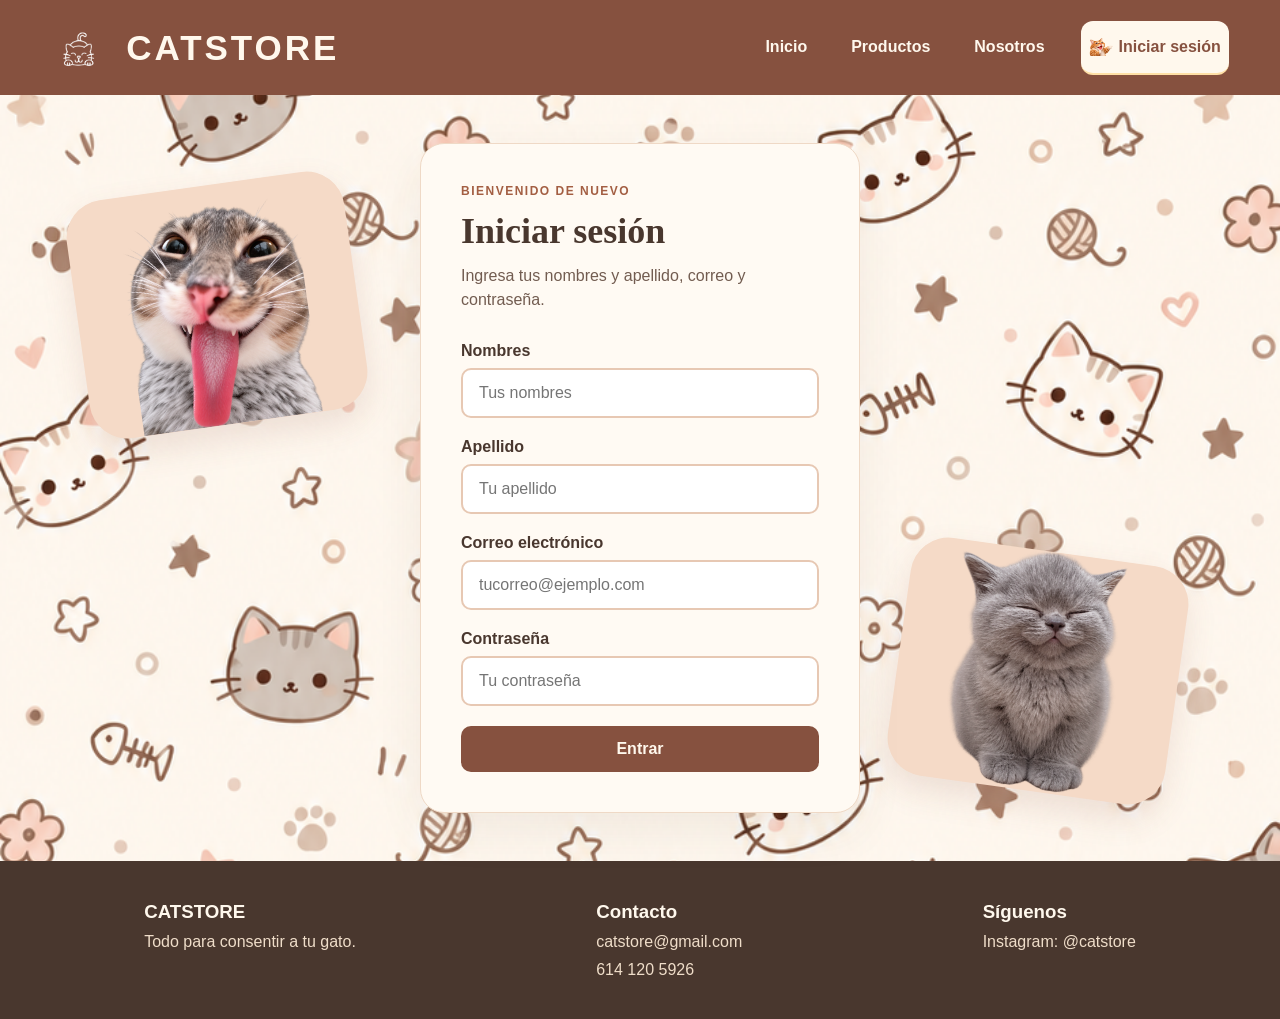
==== login.html @ 3182c427 "Preparar CATSTORE como sitio independiente para Vercel" ====
<!DOCTYPE html>
<html lang="es">
<head>
    <meta charset="UTF-8">
    <meta name="viewport" content="width=device-width, initial-scale=1.0">
    <title>Iniciar sesión | CATSTORE</title>
    <link rel="stylesheet" href="CSS/style.css">
</head>
<body class="login">
    <header>
        <div class="header">
            <div class="marca">
                <img src="./Imagenes/Logos/Gato kawaii de líneas blancas.png" alt="Logo CATSTORE">
                <h1>CATSTORE</h1>
            </div>

            <nav>
                <a href="./index.html">Inicio</a>
                <a href="./productos.html">Productos</a>
                <a href="./nosotros.html">Nosotros</a>
                <a href="./login.html" aria-current="page">Iniciar sesión</a>
            </nav>

           
        </div>
    </header>

    <main class="pagina-login">
        <div class="login-ilustracion login-ilustracion-izquierda" aria-hidden="true">
            <img src="./Imagenes/img-ramdom/login.png" alt="">
        </div>

        <section class="login-tarjeta" aria-labelledby="login-titulo">
            <p class="login-etiqueta">Bienvenido de nuevo</p>
            <h2 id="login-titulo">Iniciar sesión</h2>
            <p class="login-descripcion">Ingresa tus nombres y apellido, correo y contraseña.</p>

            <form id="login-formulario">
                <div class="login-campo">
                    <label for="nombres">Nombres</label>
                    <input type="text" id="nombres" name="nombres" placeholder="Tus nombres" autocomplete="name" required>
                </div>

                <div class="login-campo">
                    <label for="apellido">Apellido</label>
                    <input type="text" id="apellido" name="apellido" placeholder="Tu apellido" autocomplete="family-name" required>
                </div>

                <div class="login-campo">
                    <label for="correo">Correo electrónico</label>
                    <input type="email" id="correo" name="correo" placeholder="tucorreo@ejemplo.com" autocomplete="email" required>
                </div>

                <div class="login-campo">
                    <label for="contrasena">Contraseña</label>
                    <input type="password" id="contrasena" name="contrasena" placeholder="Tu contraseña" autocomplete="current-password" required>
                </div>

                <button type="submit">Entrar</button>
            </form>
        </section>

        <div class="login-ilustracion login-ilustracion-derecha" aria-hidden="true">
            <img src="./Imagenes/img-ramdom/login-derecha.png" alt="">
        </div>
    </main>

    <footer id="contacto">
        <div>
            <h3>CATSTORE</h3>
            <p>Todo para consentir a tu gato.</p>
        </div>

        <div>
            <h3>Contacto</h3>
            <p>catstore@gmail.com</p>
            <p>614 120 5926</p>
        </div>

        <div>
            <h3>Síguenos</h3>
            <p>Instagram: @catstore</p>
        </div>
    </footer>
    <script src="JS/login.js" defer></script>
</body>
</html>
---- CSS/style.css ----
* {
    margin: 0;
    padding: 0;
    box-sizing: border-box;
}

body {
    font-family: Arial, Helvetica, sans-serif;
    background: #f8f0e6;
    color: #49372e;
    min-height: 100vh;
    min-height: 100svh;
    display: flex;
    flex-direction: column;
}


/* Los elementos pueden encogerse sin desbordar su columna. */
img {
    max-width: 100%;
    height: auto;
}

.header > *,
.hero > *,
.producto-info,
footer > * {
    min-width: 0;
}

h1, h2, h3, p {
    overflow-wrap: anywhere;
}

/* HEADER */

header {
    background: #86513f;
    padding: 20px clamp(16px, 4vw, 60px);
    color: #fff8ed;
    box-shadow: 0 3px 12px #49372e33;
}

.header {
    display: flex;
    justify-content: space-between;
    align-items: center;
    gap: 24px;
    width: min(100%, 1200px);
    margin: 0 auto;
}

.marca {
    display: flex;
    align-items: center;
    gap: 20px;
}

.marca img {
    width: 55px;
    flex-shrink: 0;
}

.marca h1 {
    font-size: 35px;
    letter-spacing: 3px;
}

nav {
    display: flex;
    justify-content: center;
    flex-wrap: wrap;
    gap: 8px 28px;
}

nav a {
    text-decoration: none;
    color: #fff8ed;
    font-weight: bold;
    display: inline-flex;
    align-items: center;
    justify-content: center;
    min-height: 44px;
    padding: 10px 8px;
    border-bottom: 2px solid transparent;
    transition: color 0.2s, border-color 0.2s;
}

nav a:hover,
nav a:focus-visible {
    color: #ffe0a6;
    border-bottom-color: #ffe0a6;
}

nav a:focus-visible {
    outline: 2px solid #ffe0a6;
    outline-offset: 4px;
}

/* El gatito identifica el enlace de la página que está abierta. */
nav a[aria-current="page"] {
    gap: 6px;
    background: #fff8ed;
    color: #86513f;
    border-radius: 12px;
    border-bottom-color: #ffe0a6;
}

nav a[aria-current="page"]::before {
    content: "";
    width: 24px;
    height: 32px;
    flex-shrink: 0;
    background: url("../Imagenes/imagen para header.png") center / contain no-repeat;
}

/* CONTENIDO */

main {
    flex: 1;
    min-height: 420px;
    background: radial-gradient(circle at 85% 20%, #f5dcc2, transparent 45%), #f8f0e6;
    color: #49372e;
}


.catalogo {
    padding: 48px 24px 88px;
    background:
        radial-gradient(circle at 8% 18%, #f8e5d5 0, transparent 34%),
        radial-gradient(circle at 94% 66%, #f4ddc8 0, transparent 30%),
        #f8f0e6;

    
}

.buscador-container {
    display: grid;
    place-items: center;
    width: min(100%, 1120px);
    min-height: 480px;
    margin: 0 auto;
    padding: 64px 200px;
    overflow: hidden;
    position: relative;
    background: #fffaf3;
    border: 1px solid #efd9c6;
    border-radius: 32px;
    box-shadow: 0 18px 48px #49372e12;
}

.catalogo-presentacion {
    position: relative;
    z-index: 1;
    width: min(100%, 520px);
    text-align: center;
}

.buscador-etiqueta {
    display: inline-flex;
    align-items: center;
    gap: 10px;
    color: #aa684e;
    font-size: 12px;
    font-weight: 700;
    letter-spacing: 1.8px;
    text-transform: uppercase;
}

.buscador-etiqueta::before {
    content: "";
    width: 8px;
    height: 8px;
    flex: none;
    background: #d99676;
    border-radius: 50%;
}

.buscador-container h1,
.catalogo-lista h2 {
    font-family: Georgia, "Times New Roman", serif;
    font-weight: 700;
    letter-spacing: -1.5px;
}

.buscador-container h1 {
    max-width: 560px;
    margin: 16px 0 14px;
    font-size: clamp(40px, 5vw, 64px);
    line-height: 1.06;
}

.buscador-container h1 em {
    color: #b46e53;
    font-style: italic;
}

.catalogo-presentacion > p {
    max-width: 440px;
    margin: 0 auto;
    color: #725c50;
    font-size: 17px;
    line-height: 1.55;
}

.buscador-campo {
    display: flex;
    align-items: center;
    gap: 12px;
    width: min(100%, 520px);
    margin: 36px auto 0;
    padding: 0 18px;
    background: #fff;
    border: 2px solid #e7c8b3;
    border-radius: 16px;
    box-shadow: 0 6px 18px #49372e0d;
    transition: border-color 0.2s, box-shadow 0.2s;
}

.buscador-campo:focus-within {
    border-color: #a35e42;
    box-shadow: 0 0 0 3px #a35e4226;
}

.buscador-campo svg {
    width: 22px;
    height: 22px;
    flex: none;
    fill: none;
    stroke: #a35e42;
    stroke-width: 2;
    stroke-linecap: round;
}

.buscador {
    width: 100%;
    min-width: 0;
    padding: 17px 0;
    color: #49372e;
    font: inherit;
    border: 0;
    outline: 0;
    background: transparent;
}

.buscador::placeholder {
    color: #897569;
}



.catalogo-ilustraciones {
    position: absolute;
    inset: 0;
    pointer-events: none;
}

.catalogo-ilustracion {
    position: absolute;
    width: 180px;
    height: 135px;
    overflow: hidden;
    background: #f5dac7;
    border: 1px solid #efd9c6;
    border-radius: 24px;
    box-shadow: 0 10px 24px #86513f1c;
}

/* Imagen derecha: cambia top, right y rotate para ajustar su posición. */
.catalogo-ilustracion-superior {
    top: 30px;
    right: 35px;
    transform: rotate(6deg);
}

/* Imagen izquierda: cambia bottom, left y rotate para ajustarla. */
.catalogo-ilustracion-inferior {
    bottom: 30px;
    left: 35px;
    transform: rotate(-6deg);
}

.catalogo-ilustracion img {
    display: block;
    width: 100%;
    height: 100%;
    object-fit: contain;
}

/* El gato sobresale del marco: cambia height para hacerlo más grande o chico. */
.catalogo-ilustracion-inferior {
    overflow: visible;
}

.catalogo-ilustracion-inferior img {
    position: absolute;
    bottom: 0;
    left: 50%;
    width: auto;
    height: 190%;
    max-width: none;
    transform: translateX(-50%);
    object-fit: contain;
}

.catalogo-lista {
    width: min(100%, 1120px);
    margin: 72px auto 0;
}

.catalogo-lista-encabezado {
    display: flex;
    justify-content: space-between;
    align-items: end;
    gap: 20px;
    margin-bottom: 28px;
}

.catalogo-lista h2 {
    margin-top: 12px;
    font-size: clamp(32px, 4vw, 44px);
    line-height: 1.1;
}

#resultado-productos {
    color: #80695b;
    font-size: 14px;
}

.productos-grid {
    display: grid;
    grid-template-columns: repeat(auto-fit, minmax(min(100%, 280px), 1fr));
    justify-content: center;
    gap: 24px;
}

.producto {
    
    width: 100%;
    min-width: 0;
    height: auto;
    display: flex;
    flex-direction: column;
    overflow: hidden;
    background: #fffaf3;
    border: 1px solid #efd9c6;
    border-radius: 22px;
    box-shadow: 0 8px 24px #49372e0d;
    transition: transform 0.2s, box-shadow 0.2s;
}

.producto:hover {
    transform: translateY(-4px);
    box-shadow: 0 16px 30px #49372e19;
}

.producto-imagen {
    display: flex;
    align-items: center;
    justify-content: center;
    height: 230px;
    flex-shrink: 0;
    padding: 20px;
    background: #f3e4d3;
    overflow: hidden;
}

.producto-imagen img {
    max-width: 100%;
    max-height: 100%;
    width: auto;
    height: auto;
    object-fit: contain;
    border-radius: 12px;
}

.producto-sin-imagen {
    color: #bd8a70;
    font-size: 64px;
}

.producto-info {
    display: flex;
    flex: 1;
    flex-direction: column;
    gap: 12px;
    padding: 22px;
}

.producto-categoria {
    color: #a35e42;
    font-size: 11px;
    font-weight: 700;
    letter-spacing: 1.4px;
    text-transform: uppercase;
}

.producto h3 {
    font-family: Georgia, "Times New Roman", serif;
    font-size: 22px;
    line-height: 1.2;
}

.producto-descripcion {
    font-size: 14px;
    line-height: 1.4;
    color: #6b5a52;
}

.producto-meta {
    display: flex;
    justify-content: space-between;
    align-items: center;
    gap: 10px;
    flex-wrap: wrap;
    margin-top: auto;
    padding-top: 8px;
}

.producto-precio {
    color: #86513f;
    font-size: 19px;
}

.producto-stock {
    color: #6d7662;
    font-size: 12px;
}

.catalogo-vacio {
    grid-column: 1 / -1;
    padding: 64px 24px;
    background: #fffaf3;
    border: 2px dashed #e4c9b5;
    border-radius: 24px;
    text-align: center;
}

.catalogo-vacio span {
    display: inline-grid;
    place-items: center;
    width: 58px;
    height: 58px;
    margin-bottom: 18px;
    background: #f5dac7;
    border-radius: 50%;
    color: #a35e42;
    font-size: 28px;
}

.catalogo-vacio h3 {
    margin-bottom: 8px;
    font-family: Georgia, "Times New Roman", serif;
    font-size: 27px;
}

.catalogo-vacio p {
    color: #80695b;
    line-height: 1.5;
}

/* LOGIN */

.pagina-login {
    display: grid;
    place-items: center;
    position: relative;
    isolation: isolate;
    padding: 48px 20px;
    background-color: #f0f0f0;
    background-image: url("../Imagenes/fondo.png");
    background-size: cover;
    background-repeat: no-repeat;
    background-position: center;
}

.login-ilustracion {
    position: absolute;
    z-index: 0;
    pointer-events: none;
    width: 280px;
    height: 240px;
    overflow: hidden;
    background: #f5dac7;
    border-radius: 38px;
    box-shadow: 0 14px 32px #86513f24;
}

.login-ilustracion img {
    display: block;
    width: 100%;
    height: 100%;
    object-fit: contain;
}

/* Gato superior izquierdo: cambia top, left o rotate para moverlo. */
.login-ilustracion-izquierda {
    top: 90px;
    left: max(32px, 6vw);
    transform: rotate(-8deg);
}

/* Gato inferior derecho: cambia bottom, right o rotate para moverlo. */
.login-ilustracion-derecha {
    right: max(32px, 8vw);
    bottom: 70px;
    transform: rotate(8deg);
}

.login-ilustracion-derecha img {
    transform: scaleX(-1);
}

.login-tarjeta {
    position: relative;
    z-index: 1;
    width: min(100%, 440px);
    padding: 40px;
    background: #fffaf3;
    border: 1px solid #efd9c6;
    border-radius: 24px;
    box-shadow: 0 18px 48px #49372e12;
}

.login-etiqueta {
    color: #a35e42;
    font-size: 12px;
    font-weight: 700;
    letter-spacing: 1.5px;
    text-transform: uppercase;
}

.login-tarjeta h2 {
    margin: 12px 0;
    font-family: Georgia, "Times New Roman", serif;
    font-size: 36px;
}

.login-descripcion {
    margin-bottom: 30px;
    color: #725c50;
    line-height: 1.5;
}

.login-campo {
    margin-bottom: 20px;
}

.login-campo label {
    display: block;
    margin-bottom: 8px;
    font-weight: 700;
}

.login-campo input {
    width: 100%;
    padding: 14px 16px;
    border: 2px solid #e7c8b3;
    border-radius: 10px;
    background: #fff;
    color: #49372e;
    font: inherit;
}

.login-campo input:focus-visible {
    outline: 3px solid #a35e4266;
    border-color: #a35e42;
}

.login-tarjeta button {
    width: 100%;
    padding: 14px;
    border: 0;
    border-radius: 10px;
    background: #86513f;
    color: #fff8ed;
    font: inherit;
    font-weight: 700;
    cursor: pointer;
}

.login-tarjeta button:hover,
.login-tarjeta button:focus-visible {
    background: #6f4031;
}

/* INICIO */

.inicio {
    min-height: 420px;
    padding: 40px 20px;
    display: flex;
    flex-direction: column;
    justify-content: center;
    align-items: center;
    text-align: center;
}

.inicio h3 {
    color: #a35e42;
    margin-bottom: 15px;
}

.inicio h2 {
    font-size: 45px;
    max-width: 800px;
    margin-bottom: 20px;
}

.inicio p {
    font-size: 18px;
    color: #69564a;
    margin-bottom: 25px;
}

.inicio button {
    padding: 14px 30px;
    background: #86513f;
    color: #fff8ed;
    border: none;
    border-radius: 10px;
}

/* NOSOTROS */

.nosotros {
    background: #fff9f1;
    text-align: center;
}

/* FOOTER */

footer {
    background: #49372e;
    color: #fff8ed;
    display: flex;
    justify-content: space-around;
    gap: 32px;
    padding: 40px clamp(16px, 4vw, 40px);
}

footer p {
    color: #efddc9;
    margin-top: 10px;
}

/* HOME */

.hero {
    width: min(100%, 1100px);
    margin: 0 auto;
    padding: 70px 24px 40px;
    display: grid;
    grid-template-columns: 1.3fr 1fr;
    align-items: center;
    gap: 40px;
}

.hero h2 {
    margin: 14px 0;
    font-family: Georgia, "Times New Roman", serif;
    font-size: clamp(38px, 5vw, 60px);
    line-height: 1.08;
    letter-spacing: -1.5px;
}

.hero h2 em {
    color: #b46e53;
}

.hero p {
    max-width: 460px;
    color: #725c50;
    font-size: 17px;
    line-height: 1.55;
}

.hero-botones {
    display: flex;
    flex-wrap: wrap;
    gap: 14px;
    margin-top: 28px;
}

.boton {
    padding: 14px 28px;
    border-radius: 10px;
    background: #86513f;
    color: #fff8ed;
    font-weight: 700;
    text-decoration: none;
    border: 2px solid #86513f;
    transition: background 0.2s, transform 0.2s;
}

.boton:hover,
.boton:focus-visible {
    background: #6f4031;
    transform: translateY(-2px);
}

.boton-claro {
    background: transparent;
    color: #86513f;
}

.boton-claro:hover,
.boton-claro:focus-visible {
    background: #f5dac7;
    color: #6f4031;
}

.hero-imagen {
    order: -1;
    display: grid;
    place-items: center;
    padding: 12px;
    background: #f5dac7;
    border: 1px solid #efd9c6;
    border-radius: 32px;
    box-shadow: 0 18px 48px #49372e12;
    overflow: hidden;
    transform: rotate(-3deg);
    transition: transform 0.3s;
}

.hero-imagen:hover {
    transform: rotate(0deg) scale(1.02);
}

.hero-imagen img {
    width: 100%;
    max-height: 480px;
    object-fit: contain;
    border-radius: 22px;
}

.beneficios {
    width: min(100%, 1100px);
    margin: 0 auto;
    padding: 20px 24px 80px;
    display: grid;
    grid-template-columns: repeat(auto-fit, minmax(220px, 1fr));
    gap: 24px;
}

.beneficios article {
    padding: 28px;
    text-align: center;
    background: #fffaf3;
    border: 1px solid #efd9c6;
    border-radius: 22px;
    box-shadow: 0 8px 24px #49372e0d;
}

.beneficios span {
    font-size: 36px;
}

.beneficios h3 {
    margin: 12px 0 8px;
    font-family: Georgia, "Times New Roman", serif;
}

.beneficios p {
    color: #725c50;
    font-size: 14px;
    line-height: 1.5;
}

@media (max-width: 800px) {
    .hero {
        grid-template-columns: 1fr;
        text-align: center;
    }

    .hero p {
        margin: 0 auto;
    }

    .hero-botones {
        justify-content: center;
    }

    .hero-imagen {
        max-width: 380px;
        margin: 0 auto;
    }
}

/* ADAPTACIÓN A TABLET Y TELÉFONO: se aplica según el ancho disponible. */

@media (max-width: 1250px) {
    .login-ilustracion {
        width: 210px;
        height: 180px;
    }

    .login-ilustracion-izquierda {
        top: 32px;
        left: 24px;
    }

    .login-ilustracion-derecha {
        right: 24px;
        bottom: 32px;
    }
}

@media (max-width: 950px) {
    .pagina-login {
        padding-bottom: 220px;
    }

    .login-ilustracion {
        width: clamp(130px, 36vw, 160px);
        height: clamp(120px, 33vw, 145px);
    }

    .login-ilustracion-izquierda {
        top: auto;
        bottom: 56px;
        left: 8%;
    }

    .login-ilustracion-derecha {
        right: 8%;
        bottom: 36px;
    }
}

@media (max-width: 900px) {
    .buscador-container {
        display: block;
        min-height: auto;
        padding: 48px;
    }

    .catalogo-presentacion {
        margin: 0 auto;
    }

    .catalogo-ilustraciones {
        position: relative;
        inset: auto;
        width: min(100%, 360px);
        min-height: 230px;
        margin: 32px auto 0;
    }

    .catalogo-ilustracion {
        width: min(50%, 170px);
        height: 120px;
    }

    .catalogo-ilustracion-superior {
        top: 0;
        right: 0;
    }

    .catalogo-ilustracion-inferior {
        bottom: 0;
        left: 0;
    }
}

@media (max-width: 1000px) {
    .header {
        display: flex;
        flex-direction: column;
        gap: 20px;
    }

    nav {
        flex-wrap: wrap;
        justify-content: center;
    }

    footer {
        flex-direction: column;
        gap: 30px;
        text-align: center;
    }
}

@media (max-width: 480px) {
    .login-tarjeta {
        padding: 28px 22px;
    }


    .catalogo {
        padding: 24px 16px 56px;
    }

    .buscador-container {
        min-height: auto;
        padding: 36px 24px;
        border-radius: 24px;
    }

    .buscador-campo {
        margin-top: 36px;
    }

    .catalogo-lista {
        margin-top: 48px;
    }

    .catalogo-lista-encabezado {
        align-items: start;
        flex-direction: column;
    }

    header {
        padding: 16px;
    }

    .header {
        gap: 12px;
    }

    .marca {
        gap: 12px;
    }

    .marca img {
        width: 44px;
    }

    .marca h1 {
        font-size: clamp(24px, 7vw, 28px);
        letter-spacing: 2px;
    }

    nav {
        width: 100%;
        display: grid;
        grid-template-columns: repeat(2, minmax(0, 1fr));
        gap: 4px 12px;
    }

    nav a {
        padding-inline: 4px;
        font-size: 14px;
    }

    .hero {
        padding: 36px 16px 28px;
        gap: 28px;
    }

    .hero h2 {
        font-size: clamp(32px, 9vw, 42px);
    }

    .hero-botones {
        flex-direction: column;
    }

    .boton {
        text-align: center;
    }

    .beneficios {
        padding: 16px 16px 48px;
        grid-template-columns: 1fr;
        gap: 16px;
    }

    .beneficios article {
        padding: 24px 20px;
    }

    .pagina-login {
        padding: 28px 16px 180px;
    }

    .login-tarjeta h2 {
        font-size: 30px;
    }

    .login-ilustracion {
        width: clamp(100px, 30vw, 140px);
        height: 110px;
        border-radius: 24px;
    }

    .login-ilustracion-izquierda,
    .login-ilustracion-derecha {
        bottom: 32px;
    }

    .buscador-container h1 {
        font-size: clamp(32px, 9vw, 40px);
    }

    .buscador-campo {
        padding: 0 12px;
        gap: 8px;
    }

    .producto-info {
        padding: 20px;
    }
}
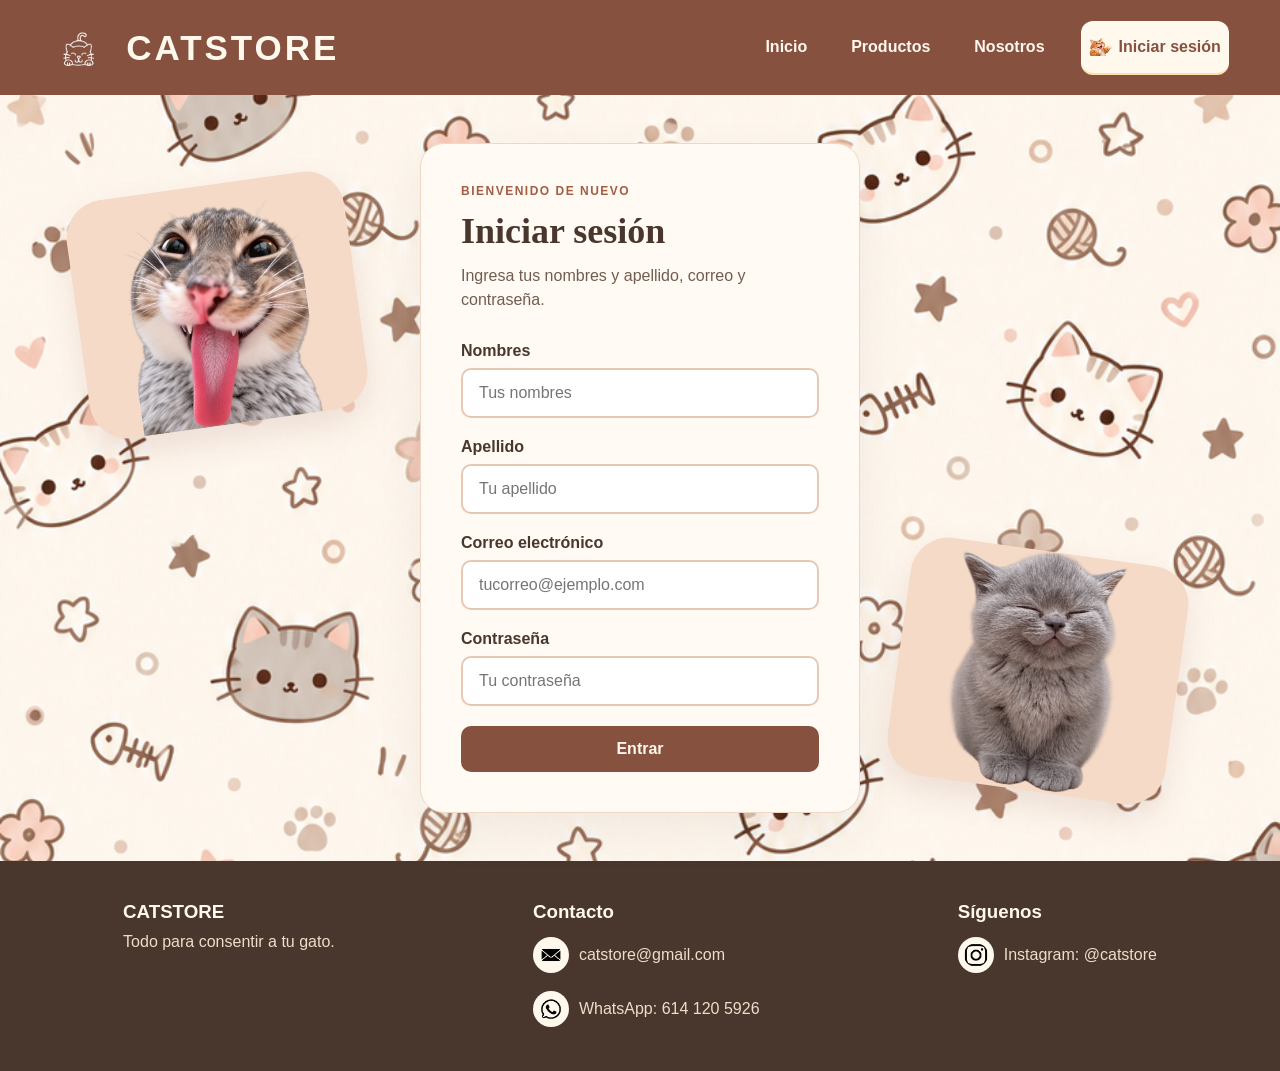
==== commit 608f46e6: "Actualizar cambios recientes de CATSTORE" ====
--- a/login.html
+++ b/login.html
@@ -73,13 +73,28 @@
 
         <div>
             <h3>Contacto</h3>
-            <p>catstore@gmail.com</p>
-            <p>614 120 5926</p>
+            <p>
+                <a class="enlace-contacto" href="mailto:catstore@gmail.com?subject=Informaci%C3%B3n%20de%20productos%20CATSTORE&amp;body=Hola%2C%20quiero%20informaci%C3%B3n%20sobre%20los%20productos%20de%20CATSTORE.">
+                    <img src="./Imagenes/icono corro.png" alt="" width="36" height="36">
+                    <span>catstore@gmail.com</span>
+                </a>
+            </p>
+            <p>
+                <a class="enlace-contacto" href="https://wa.me/526141205926?text=Hola%2C%20quiero%20informaci%C3%B3n%20sobre%20los%20productos%20de%20CATSTORE." target="_blank" rel="noopener noreferrer">
+                    <img src="./Imagenes/iconowasa.png" alt="" width="36" height="36">
+                    <span>WhatsApp: 614 120 5926</span>
+                </a>
+            </p>
         </div>
 
         <div>
             <h3>Síguenos</h3>
-            <p>Instagram: @catstore</p>
+            <p>
+                <a class="enlace-contacto" href="https://ig.me/m/catstore" target="_blank" rel="noopener noreferrer">
+                    <img src="./Imagenes/icono istagram.png" alt="" width="36" height="36">
+                    <span>Instagram: @catstore</span>
+                </a>
+            </p>
         </div>
     </footer>
     <script src="JS/login.js" defer></script>
--- a/CSS/style.css
+++ b/CSS/style.css
@@ -644,6 +644,52 @@
     margin-top: 10px;
 }
 
+/* El icono y el texto forman un solo enlace fácil de pulsar. */
+.enlace-contacto {
+    display: inline-flex;
+    align-items: center;
+    gap: 10px;
+    max-width: 100%;
+    min-height: 44px;
+    padding: 4px 0;
+    color: inherit;
+    text-decoration: none;
+    border-radius: 8px;
+}
+
+.enlace-contacto img {
+    width: 36px;
+    height: 36px;
+    flex-shrink: 0;
+    padding: 6px;
+    background: #fff8ed;
+    border-radius: 50%;
+    object-fit: contain;
+}
+
+.enlace-contacto span {
+    min-width: 0;
+    overflow-wrap: anywhere;
+}
+
+.enlace-contacto-texto {
+    color: inherit;
+    text-underline-offset: 4px;
+}
+
+.enlace-contacto:hover,
+.enlace-contacto:focus-visible {
+    color: #ffe0a6;
+    text-decoration: underline;
+    text-underline-offset: 4px;
+}
+
+.enlace-contacto:focus-visible,
+.enlace-contacto-texto:focus-visible {
+    outline: 2px solid currentColor;
+    outline-offset: 4px;
+}
+
 /* HOME */
 
 .hero {
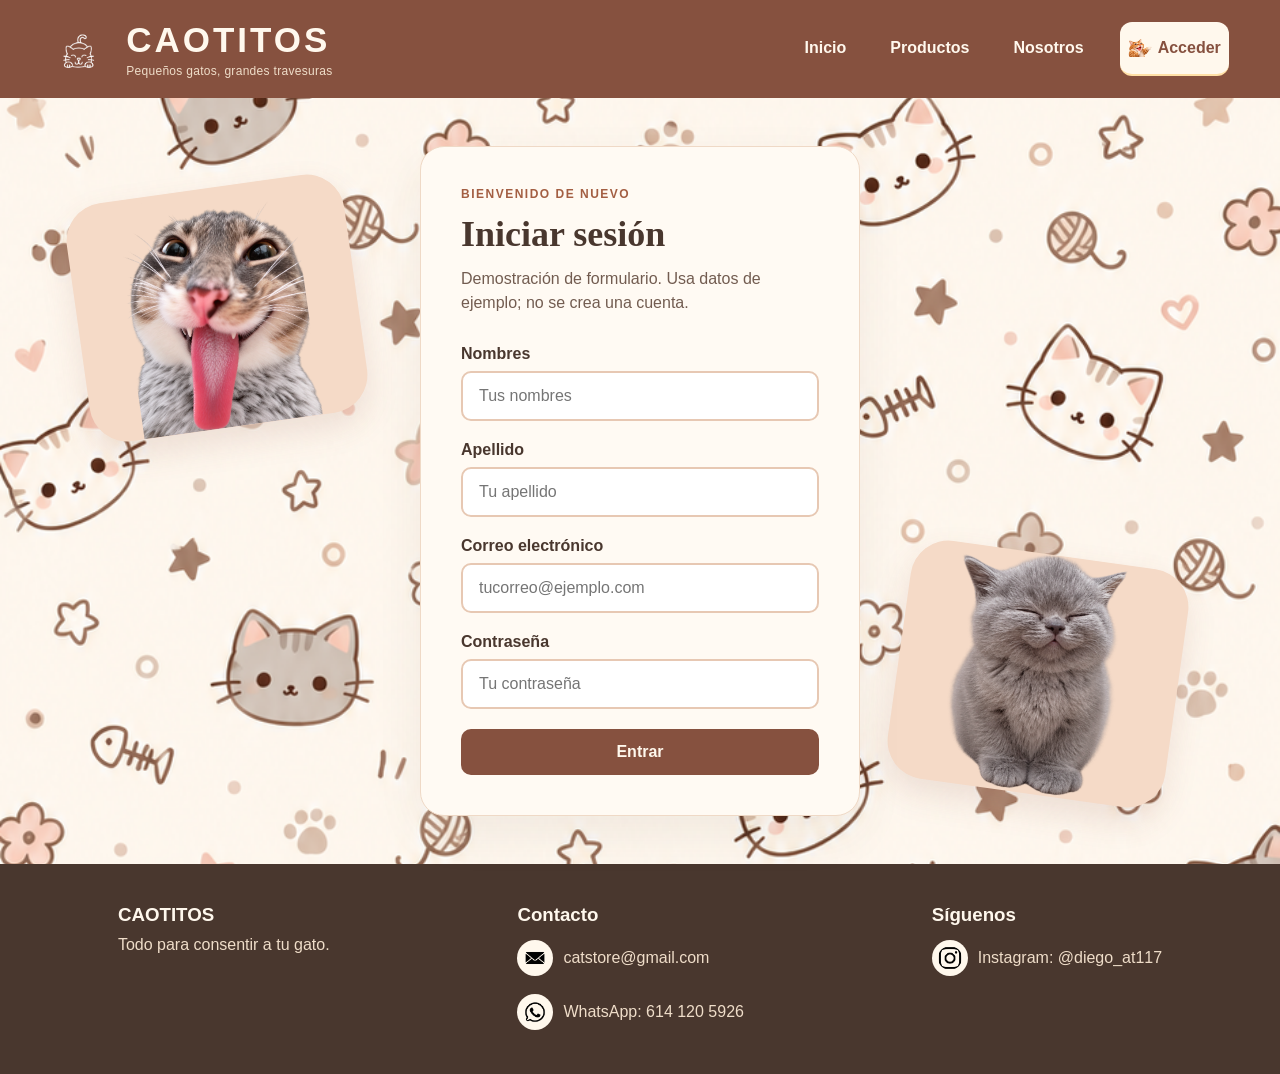
==== commit 8c0dd00c: "resultado funal unidad 2" ====
--- a/login.html
+++ b/login.html
@@ -3,42 +3,41 @@
 <head>
     <meta charset="UTF-8">
     <meta name="viewport" content="width=device-width, initial-scale=1.0">
-    <title>Iniciar sesión | CATSTORE</title>
+    <title>Iniciar sesión | CAOTITOS</title>
     <link rel="stylesheet" href="CSS/style.css">
 </head>
 <body class="login">
     <header>
         <div class="header">
-            <div class="marca">
-                <img src="./Imagenes/Logos/Gato kawaii de líneas blancas.png" alt="Logo CATSTORE">
-                <h1>CATSTORE</h1>
-            </div>
+            <a class="marca" href="./index.html" aria-label="CAOTITOS, ir al inicio">
+                <img src="./assets/img/marca/logo-gato.png" alt="Logo CAOTITOS">
+                <div class="marca-texto"><h1>CAOTITOS</h1><span>Pequeños gatos, grandes travesuras</span></div>
+            </a>
 
-            <nav>
+            <nav aria-label="Navegación principal">
                 <a href="./index.html">Inicio</a>
                 <a href="./productos.html">Productos</a>
                 <a href="./nosotros.html">Nosotros</a>
-                <a href="./login.html" aria-current="page">Iniciar sesión</a>
+                <a href="./login.html" aria-current="page">Acceder</a>
             </nav>
 
-           
         </div>
     </header>
 
     <main class="pagina-login">
         <div class="login-ilustracion login-ilustracion-izquierda" aria-hidden="true">
-            <img src="./Imagenes/img-ramdom/login.png" alt="">
+            <img src="./assets/img/gatos/gato-login-izquierda.png" alt="">
         </div>
 
         <section class="login-tarjeta" aria-labelledby="login-titulo">
             <p class="login-etiqueta">Bienvenido de nuevo</p>
             <h2 id="login-titulo">Iniciar sesión</h2>
-            <p class="login-descripcion">Ingresa tus nombres y apellido, correo y contraseña.</p>
+            <p class="login-descripcion">Demostración de formulario. Usa datos de ejemplo; no se crea una cuenta.</p>
 
             <form id="login-formulario">
                 <div class="login-campo">
                     <label for="nombres">Nombres</label>
-                    <input type="text" id="nombres" name="nombres" placeholder="Tus nombres" autocomplete="name" required>
+                    <input type="text" id="nombres" name="nombres" placeholder="Tus nombres" autocomplete="given-name" required>
                 </div>
 
                 <div class="login-campo">
@@ -58,30 +57,31 @@
 
                 <button type="submit">Entrar</button>
             </form>
+            <p id="login-resultado" role="status" aria-live="polite"></p>
         </section>
 
         <div class="login-ilustracion login-ilustracion-derecha" aria-hidden="true">
-            <img src="./Imagenes/img-ramdom/login-derecha.png" alt="">
+            <img src="./assets/img/gatos/gato-login-derecha.png" alt="">
         </div>
     </main>
 
     <footer id="contacto">
         <div>
-            <h3>CATSTORE</h3>
+            <h3>CAOTITOS</h3>
             <p>Todo para consentir a tu gato.</p>
         </div>
 
         <div>
             <h3>Contacto</h3>
             <p>
-                <a class="enlace-contacto" href="mailto:catstore@gmail.com?subject=Informaci%C3%B3n%20de%20productos%20CATSTORE&amp;body=Hola%2C%20quiero%20informaci%C3%B3n%20sobre%20los%20productos%20de%20CATSTORE.">
-                    <img src="./Imagenes/icono corro.png" alt="" width="36" height="36">
+                <a class="enlace-contacto" href="mailto:catstore@gmail.com?subject=Informaci%C3%B3n%20de%20productos%20CAOTITOS&amp;body=Hola%2C%20quiero%20informaci%C3%B3n%20sobre%20los%20productos%20de%20CAOTITOS.">
+                    <img src="./assets/img/iconos/correo.png" alt="" width="36" height="36">
                     <span>catstore@gmail.com</span>
                 </a>
             </p>
             <p>
-                <a class="enlace-contacto" href="https://wa.me/526141205926?text=Hola%2C%20quiero%20informaci%C3%B3n%20sobre%20los%20productos%20de%20CATSTORE." target="_blank" rel="noopener noreferrer">
-                    <img src="./Imagenes/iconowasa.png" alt="" width="36" height="36">
+                <a class="enlace-contacto" href="https://wa.me/526141205926?text=Hola%2C%20quiero%20informaci%C3%B3n%20sobre%20los%20productos%20de%20CAOTITOS." target="_blank" rel="noopener noreferrer">
+                    <img src="./assets/img/iconos/whatsapp.png" alt="" width="36" height="36">
                     <span>WhatsApp: 614 120 5926</span>
                 </a>
             </p>
@@ -90,9 +90,9 @@
         <div>
             <h3>Síguenos</h3>
             <p>
-                <a class="enlace-contacto" href="https://ig.me/m/catstore" target="_blank" rel="noopener noreferrer">
-                    <img src="./Imagenes/icono istagram.png" alt="" width="36" height="36">
-                    <span>Instagram: @catstore</span>
+                <a class="enlace-contacto" href="https://www.instagram.com/diego_at117/" target="_blank" rel="noopener noreferrer">
+                    <img src="./assets/img/iconos/instagram.png" alt="" width="36" height="36">
+                    <span>Instagram: @diego_at117</span>
                 </a>
             </p>
         </div>
--- a/CSS/style.css
+++ b/CSS/style.css
@@ -13,7 +13,6 @@
     display: flex;
     flex-direction: column;
 }
-
 
 /* Los elementos pueden encogerse sin desbordar su columna. */
 img {
@@ -111,7 +110,7 @@
     width: 24px;
     height: 32px;
     flex-shrink: 0;
-    background: url("../Imagenes/imagen para header.png") center / contain no-repeat;
+    background: url("../assets/img/marca/gato-menu-activo.png") center / contain no-repeat;
 }
 
 /* CONTENIDO */
@@ -122,7 +121,6 @@
     background: radial-gradient(circle at 85% 20%, #f5dcc2, transparent 45%), #f8f0e6;
     color: #49372e;
 }
-
 
 .catalogo {
     padding: 48px 24px 88px;
@@ -131,7 +129,6 @@
         radial-gradient(circle at 94% 66%, #f4ddc8 0, transparent 30%),
         #f8f0e6;
 
-    
 }
 
 .buscador-container {
@@ -247,8 +244,6 @@
     color: #897569;
 }
 
-
-
 .catalogo-ilustraciones {
     position: absolute;
     inset: 0;
@@ -468,7 +463,7 @@
     isolation: isolate;
     padding: 48px 20px;
     background-color: #f0f0f0;
-    background-image: url("../Imagenes/fondo.png");
+    background-image: url("../assets/img/fondos/patron-gatos.png");
     background-size: cover;
     background-repeat: no-repeat;
     background-position: center;
@@ -934,7 +929,6 @@
         padding: 28px 22px;
     }
 
-
     .catalogo {
         padding: 24px 16px 56px;
     }
@@ -1050,3 +1044,57 @@
         padding: 20px;
     }
 }
+
+/* Confirmación accesible del formulario demostrativo. */
+#login-resultado:not(:empty) {
+    margin-top: 20px;
+    line-height: 1.5;
+    color: #49372e;
+}
+
+/* Identidad compartida y navegación compacta para teléfonos. */
+.marca {
+    color: inherit;
+    text-decoration: none;
+}
+.marca-texto span {
+    display: block;
+    margin-top: 4px;
+    font-size: 12px;
+    letter-spacing: .3px;
+    color: #efddc9;
+}
+.marca:focus-visible {
+    outline: 2px solid #ffe0a6;
+    outline-offset: 6px;
+    border-radius: 8px;
+}
+@media (max-width: 600px) {
+    header { padding: 18px 12px 12px; }
+    .header { gap: 16px; }
+    .marca { gap: 10px; }
+    .marca img { width: 42px; }
+    .marca h1 { font-size: 25px; letter-spacing: .5px; }
+    .marca-texto span { font-size: 10px; letter-spacing: .2px; }
+    nav {
+        display: grid;
+        grid-template-columns: repeat(4, minmax(0, 1fr));
+        width: 100%;
+        gap: 4px;
+        padding: 5px;
+        border: 1px solid #ffffff26;
+        border-radius: 16px;
+        background: #49372e38;
+    }
+    nav a {
+        min-height: 46px;
+        padding: 8px 2px;
+        font-size: 12px;
+        border: 0;
+        border-radius: 11px;
+    }
+    nav a[aria-current="page"] { gap: 3px; box-shadow: 0 2px 8px #49372e20; }
+    nav a[aria-current="page"]::before { width: 15px; height: 20px; }
+    nav a:hover { background: #ffffff14; }
+    nav a[aria-current="page"]:hover { background: #fff8ed; }
+}
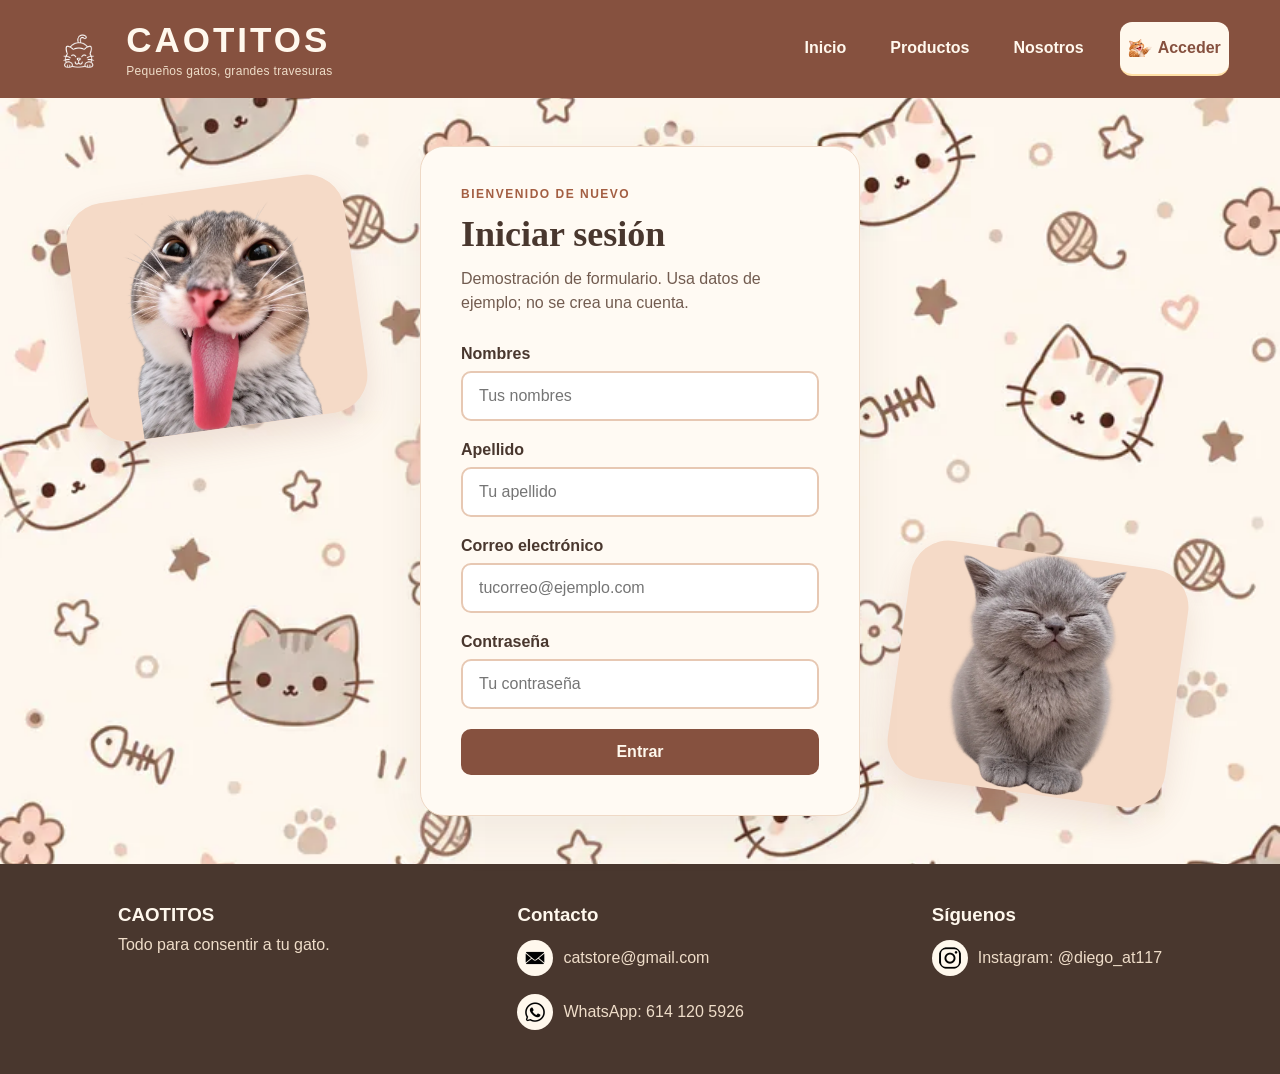
==== commit afd5602d: "Optimizar imágenes para acelerar CAOTITOS" ====
--- a/login.html
+++ b/login.html
@@ -10,7 +10,7 @@
     <header>
         <div class="header">
             <a class="marca" href="./index.html" aria-label="CAOTITOS, ir al inicio">
-                <img src="./assets/img/marca/logo-gato.png" alt="Logo CAOTITOS">
+                <img src="./assets/img/marca/logo-gato.webp" alt="Logo CAOTITOS">
                 <div class="marca-texto"><h1>CAOTITOS</h1><span>Pequeños gatos, grandes travesuras</span></div>
             </a>
 
@@ -26,7 +26,7 @@
 
     <main class="pagina-login">
         <div class="login-ilustracion login-ilustracion-izquierda" aria-hidden="true">
-            <img src="./assets/img/gatos/gato-login-izquierda.png" alt="">
+            <img src="./assets/img/gatos/gato-login-izquierda.webp" alt="">
         </div>
 
         <section class="login-tarjeta" aria-labelledby="login-titulo">
@@ -61,7 +61,7 @@
         </section>
 
         <div class="login-ilustracion login-ilustracion-derecha" aria-hidden="true">
-            <img src="./assets/img/gatos/gato-login-derecha.png" alt="">
+            <img src="./assets/img/gatos/gato-login-derecha.webp" alt="">
         </div>
     </main>
 
@@ -75,13 +75,13 @@
             <h3>Contacto</h3>
             <p>
                 <a class="enlace-contacto" href="mailto:catstore@gmail.com?subject=Informaci%C3%B3n%20de%20productos%20CAOTITOS&amp;body=Hola%2C%20quiero%20informaci%C3%B3n%20sobre%20los%20productos%20de%20CAOTITOS.">
-                    <img src="./assets/img/iconos/correo.png" alt="" width="36" height="36">
+                    <img src="./assets/img/iconos/correo.webp" alt="" width="36" height="36">
                     <span>catstore@gmail.com</span>
                 </a>
             </p>
             <p>
                 <a class="enlace-contacto" href="https://wa.me/526141205926?text=Hola%2C%20quiero%20informaci%C3%B3n%20sobre%20los%20productos%20de%20CAOTITOS." target="_blank" rel="noopener noreferrer">
-                    <img src="./assets/img/iconos/whatsapp.png" alt="" width="36" height="36">
+                    <img src="./assets/img/iconos/whatsapp.webp" alt="" width="36" height="36">
                     <span>WhatsApp: 614 120 5926</span>
                 </a>
             </p>
@@ -91,7 +91,7 @@
             <h3>Síguenos</h3>
             <p>
                 <a class="enlace-contacto" href="https://www.instagram.com/diego_at117/" target="_blank" rel="noopener noreferrer">
-                    <img src="./assets/img/iconos/instagram.png" alt="" width="36" height="36">
+                    <img src="./assets/img/iconos/instagram.webp" alt="" width="36" height="36">
                     <span>Instagram: @diego_at117</span>
                 </a>
             </p>
--- a/CSS/style.css
+++ b/CSS/style.css
@@ -110,7 +110,7 @@
     width: 24px;
     height: 32px;
     flex-shrink: 0;
-    background: url("../assets/img/marca/gato-menu-activo.png") center / contain no-repeat;
+    background: url("../assets/img/marca/gato-menu-activo.webp") center / contain no-repeat;
 }
 
 /* CONTENIDO */
@@ -463,7 +463,7 @@
     isolation: isolate;
     padding: 48px 20px;
     background-color: #f0f0f0;
-    background-image: url("../assets/img/fondos/patron-gatos.png");
+    background-image: url("../assets/img/fondos/patron-gatos.webp");
     background-size: cover;
     background-repeat: no-repeat;
     background-position: center;
